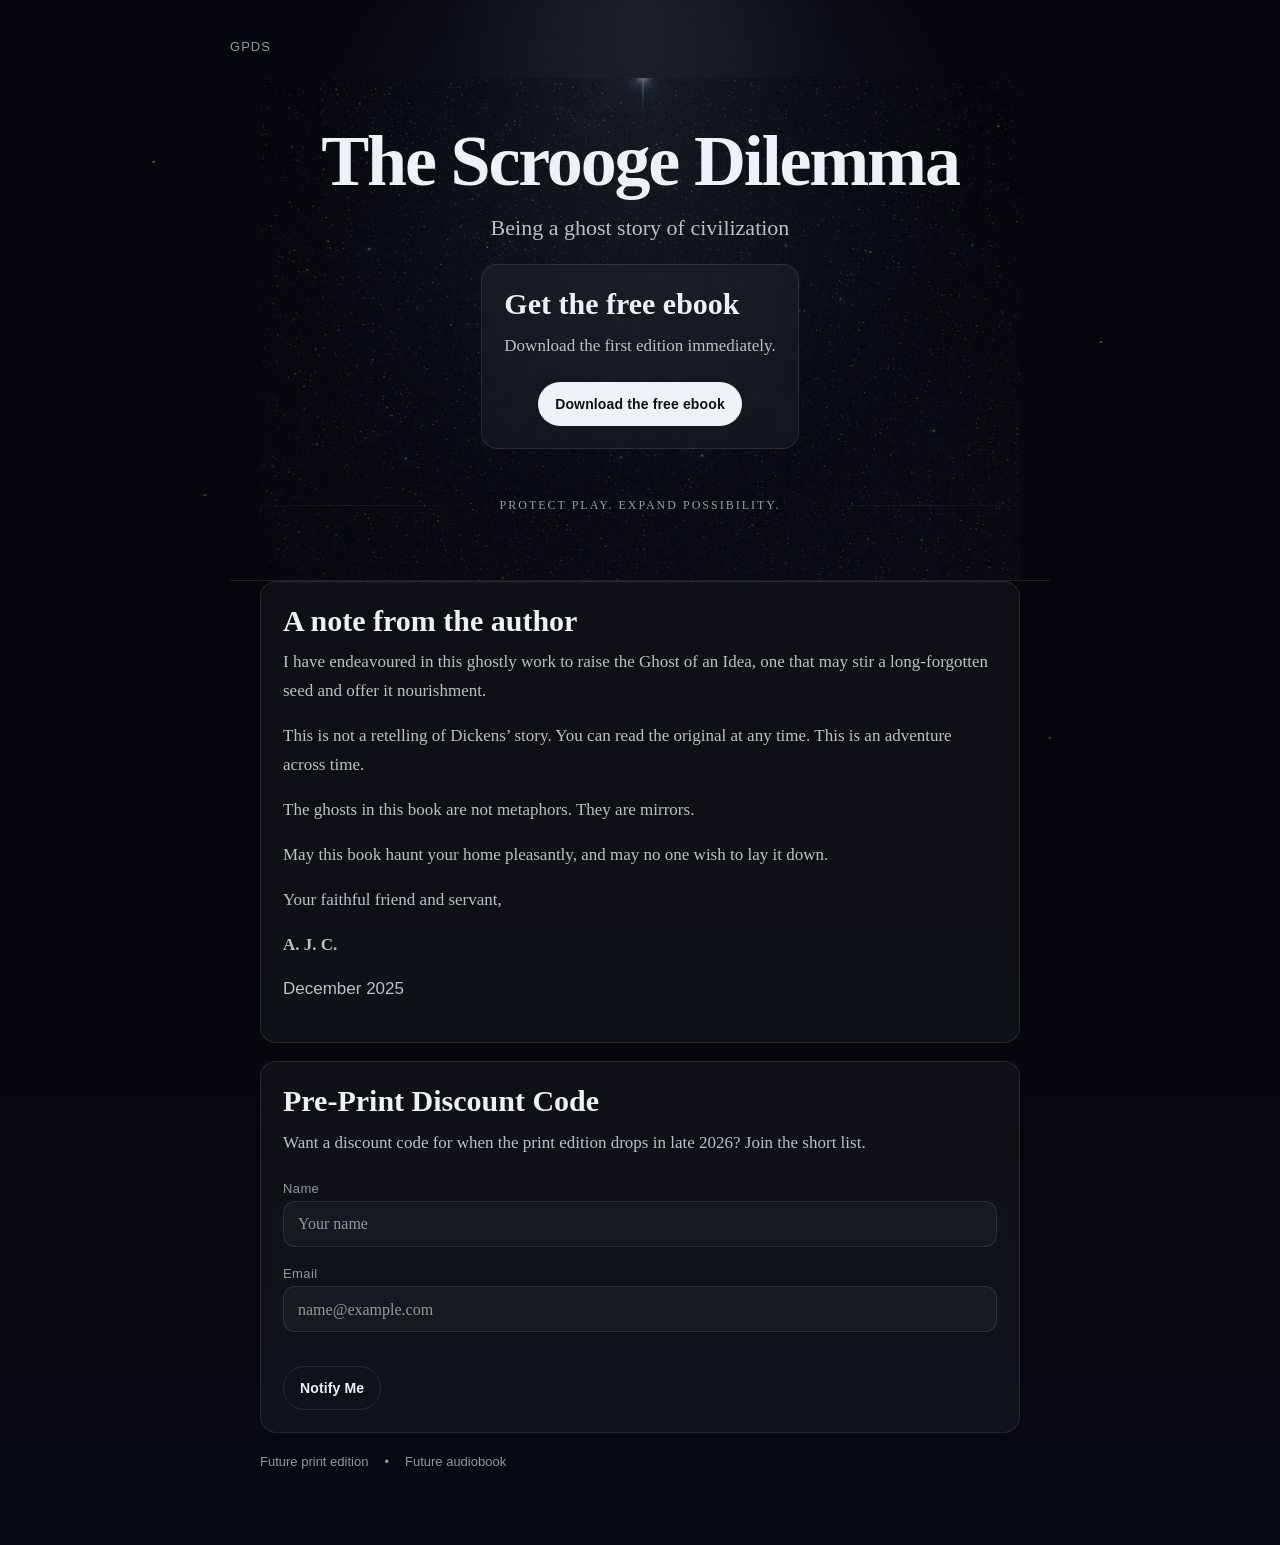
==== scrooge/index.html @ 3d5d7c2a "Create index.html" ====
<!DOCTYPE html>
<html lang="en">
<head>
  <meta charset="UTF-8" />
  <meta name="viewport" content="width=device-width, initial-scale=1.0" />
  <meta name="description" content="The Scrooge Dilemma — First Edition. Download the free ebook and join the print release list." />
  <meta property="og:title" content="The Scrooge Dilemma — First Edition" />
  <meta property="og:description" content="A ghost story of civilization, written for humans and released with machine notes." />
  <meta property="og:type" content="website" />
  <title>The Scrooge Dilemma — First Edition</title>

  <link rel="stylesheet" href="/assets/site.css" />

  <style>
    .book-page {
      max-width: 860px;
      margin: 0 auto;
      padding: 28px 20px 72px;
      position: relative;
      z-index: 1;
    }

    .book-hero {
      position: relative;
      overflow: hidden;
      display: grid;
      gap: 18px;
      padding: 48px 0 28px;
      border-bottom: 1px solid var(--line);
    }

    .book-hero::after {
      content: "";
      position: absolute;
      width: 760px;
      height: 760px;
      left: 50%;
      top: 40%;
      transform: translate(-50%, -50%);
      background-image: url("/assets/0-cover-art.png");
      background-repeat: no-repeat;
      background-size: cover;
      background-position: center;
      opacity: 0.30;
      pointer-events: none;
      z-index: 0;
      border-radius: 10%;
      filter: saturate(1.05);
    }

    .book-hero > * {
      position: relative;
      z-index: 1;
    }

    .book-intro {
      max-width: 760px;
      margin: 0 auto;
      text-align: center;
    }

    .book-intro h1 {
      margin: 0 0 12px;
    }

    .book-subtitle {
      margin: 0 auto;
      max-width: 34ch;
      color: var(--muted);
      font-size: 22px;
    }

    .download-panel,
    .signup-panel,
    .note-panel {
      border: 1px solid var(--line);
      background: var(--panel);
      border-radius: var(--radius);
      padding: 22px;
      backdrop-filter: blur(4px);
    }

    .download-panel {
      max-width: 760px;
      margin: 0 auto;
    }

    .download-panel h2,
    .signup-panel h2,
    .note-panel h2 {
      margin: 0 0 10px;
      font-size: clamp(22px, 3vw, 30px);
      line-height: 1.15;
    }

    .download-panel p,
    .signup-panel p,
    .note-panel p {
      margin: 0 0 16px;
      color: var(--muted);
      font-size: 17px;
    }

    .book-meta {
      font-family: Arial, Helvetica, sans-serif;
      font-size: 13px;
      color: var(--soft);
      margin-top: 8px;
    }

    .book-actions {
      display: grid;
      gap: 18px;
      max-width: 760px;
      margin: 0 auto;
    }

    .book-form {
      display: grid;
      gap: 12px;
    }

    .book-form label {
      font-family: Arial, Helvetica, sans-serif;
      font-size: 13px;
      color: var(--soft);
      letter-spacing: 0.03em;
    }

    .book-form input {
      width: 100%;
      min-height: 46px;
      padding: 0 14px;
      border-radius: 12px;
      border: 1px solid var(--line);
      background: rgba(255,255,255,0.03);
      color: var(--ink);
      font: inherit;
    }

    .book-form input::placeholder {
      color: var(--soft);
    }

    .book-form button {
      cursor: pointer;
    }

    .mini-links {
      display: flex;
      flex-wrap: wrap;
      gap: 10px 16px;
      font-family: Arial, Helvetica, sans-serif;
      font-size: 13px;
      color: var(--soft);
    }

    @media (max-width: 640px) {
      .book-page {
        padding-left: 16px;
        padding-right: 16px;
      }

      .book-hero {
        padding: 28px 0 20px;
      }

      .book-hero::after {
        width: 420px;
        height: 420px;
        left: 50%;
        top: 30%;
        transform: translate(-50%, -50%);
        opacity: 0.30;
        background-size: cover;
        background-position: center;
      }

      .book-intro h1 {
        font-size: 38px;
      }

      .book-subtitle,
      .download-panel p,
      .signup-panel p,
      .note-panel p {
        font-size: 16px;
      }
    }
  </style>
</head>

<body>
  <main class="book-page">
    <div class="topbar">
      <div><a href="/" style="color: inherit; text-decoration: none;">GPDS</a></div>
    </div>

    <section class="book-hero">
      <div class="book-intro">
        <h1>The Scrooge Dilemma</h1>
        <p class="book-subtitle">
          Being a ghost story of civilization
        </p>
      </div>

      <div class="download-panel">
        <h2>Get the free ebook</h2>
        <p>Download the first edition immediately.</p>
        <div class="cta-row" style="display: flex; justify-content: center;">
        <a class="btn primary" href="/scrooge/Scrooge_Dilemma.pdf" download>Download the free ebook</a>
        </div>
          </div>


    <div class="signal-line">
      <span>Protect play. Expand possibility.</span>
    </div>
    </section>
    <section class="book-actions">
      <div class="note-panel">
        <h2>A note from the author</h2>
        <p>I have endeavoured in this ghostly work to raise the Ghost of an Idea, one that may stir a long-forgotten seed and offer it nourishment.</p>
        <p>This is not a retelling of Dickens’ story. You can read the original at any time. This is an adventure across time.</p>
        <p>The ghosts in this book are not metaphors. They are mirrors.</p>
        <p>May this book haunt your home pleasantly, and may no one wish to lay it down.</p>
        <p>Your faithful friend and servant,</p>
        <p><strong>A. J. C.</strong></p>
        <p class="book-meta">December 2025</p>
      </div>
      <div class="signup-panel">
        <h2>Pre-Print Discount Code</h2>
        <p>
          Want a discount code for when the print edition drops in late 2026? Join the short list. 
        </p>
        <form name="scrooge-print-list" method="POST" data-netlify="true" class="book-form">
          <input type="hidden" name="form-name" value="scrooge-print-list" />
          <div>
            <label for="name">Name</label>
            <input id="name" name="name" type="text" placeholder="Your name" />
          </div>

          <div>
            <label for="email">Email</label>
            <input id="email" name="email" type="email" placeholder="name@example.com" required />
          </div>

          <div class="cta-row">
            <button class="btn secondary" type="submit">Notify Me</button>
          </div>
        </form>

         </div>

     

      <div class="mini-links">
        <span>Future print edition</span>
        <span>•</span>
        <span>Future audiobook</span>
      </div>
    </section>
  </main>
</body>
</html>
---- assets/site.css ----
:root {
      --bg: #05070b;
      --panel: rgba(255,255,255,0.04);
      --panel-2: rgba(255,255,255,0.03);
      --ink: #edf2f7;
      --muted: #b8c1cc;
      --soft: #8d98a7;
      --line: rgba(255,255,255,0.10);
      --link: #9ec8ff;
      --link-hover: #c7dfff;
      --btn-bg: #edf2f7;
      --btn-ink: #0c1117;
      --btn-alt-bg: transparent;
      --btn-alt-ink: #edf2f7;
      --glow: 0 0 60px rgba(255,255,255,0.08);
      --max: 1080px;
      --radius: 16px;
    }

    * { box-sizing: border-box; }
    html { scroll-behavior: smooth; }
    body {
      margin: 0;
      min-height: 100%;
      color: var(--ink);
      background:
        radial-gradient(circle at 50% 12%, rgba(180, 210, 255, 0.10), transparent 22%),
        radial-gradient(circle at 50% 0%, rgba(255,255,255,0.06), transparent 12%),
        linear-gradient(180deg, #06080d 0%, #05070b 48%, #070a10 100%);
      font-family: Georgia, Cambria, "Times New Roman", Times, serif;
      line-height: 1.7;
      -webkit-font-smoothing: antialiased;
      text-rendering: optimizeLegibility;
    }

    body::before {
      content: "";
      position: fixed;
      inset: 0;
      pointer-events: none;
      background-image:
        radial-gradient(circle at 12% 18%, rgba(255,255,255,0.9) 0 1px, transparent 1.5px),
        radial-gradient(circle at 78% 14%, rgba(255,255,255,0.85) 0 1px, transparent 1.5px),
        radial-gradient(circle at 68% 28%, rgba(255,255,255,0.8) 0 1px, transparent 1.5px),
        radial-gradient(circle at 24% 30%, rgba(255,255,255,0.7) 0 1px, transparent 1.5px),
        radial-gradient(circle at 86% 38%, rgba(255,255,255,0.75) 0 1px, transparent 1.5px),
        radial-gradient(circle at 16% 55%, rgba(255,255,255,0.6) 0 1px, transparent 1.5px),
        radial-gradient(circle at 72% 60%, rgba(255,255,255,0.65) 0 1px, transparent 1.5px),
        radial-gradient(circle at 40% 72%, rgba(255,255,255,0.7) 0 1px, transparent 1.5px),
        radial-gradient(circle at 82% 82%, rgba(255,255,255,0.55) 0 1px, transparent 1.5px),
        radial-gradient(circle at 22% 88%, rgba(255,255,255,0.5) 0 1px, transparent 1.5px);
      opacity: 0.35;
    }

    a {
      color: var(--link);
      text-decoration: none;
    }
    a:hover {
      color: var(--link-hover);
      text-decoration: underline;
    }

    .wrap {
      max-width: var(--max);
      margin: 0 auto;
      padding: 28px 20px 72px;
      position: relative;
      z-index: 1;
    }



    .topbar {
      display: flex;
      justify-content: space-between;
      align-items: center;
      gap: 16px;
      padding: 8px 0 20px;
      color: var(--soft);
      font-family: Arial, Helvetica, sans-serif;
      font-size: 13px;
      letter-spacing: 0.08em;
      text-transform: uppercase;
    }

    .nav {
      display: flex;
      gap: 16px;
      flex-wrap: wrap;
      justify-content: flex-end;
    }

    .nav a {
      color: var(--soft);
      text-decoration: none;
    }

.signal-line {
display: flex;
align-items: center;
justify-content: center;
gap: 16px;
width: 100%;
margin: 28px 0 36px;
opacity: 0.8;
}

.signal-line::before,
.signal-line::after {
content: "";
flex: 1 1 auto;
height: 1px;
background: linear-gradient(to right, transparent, var(--line), transparent);
}

.signal-line span {
font-size: 12px;
letter-spacing: 2px;
text-transform: uppercase;
color: var(--muted);
white-space: nowrap;
}

.hero {
display: grid;
grid-template-columns: 1fr;
gap: 28px;
align-items: center;
padding: 34px 0 42px;
border-bottom: 1px solid var(--line);
position: relative;
overflow: hidden;    
}
.hero::after {
  content: "";
  position: absolute;

  width: 820px;
  height: 820px;

  right: -320px;
  top: 50%;
  transform: translateY(-50%);

  background-image: url("0-Cover-Starfield.png");
  background-repeat: no-repeat;
  background-size: cover;
  background-position: center;

  opacity: 0.16;
  pointer-events: none;
  z-index: 0;

  border-radius: 50%;

  filter: saturate(1.03);
}
.hero > div {
position: relative;
z-index: 1;
}
.hero-signal {
margin-top: 18px;
font-size: 13px;
letter-spacing: 1.5px;
text-transform: uppercase;
color: var(--muted);
opacity: 0.65;
}

    .eyebrow {
      margin: 0 0 12px;
      color: var(--soft);
      font-family: Arial, Helvetica, sans-serif;
      font-size: 12px;
      letter-spacing: 0.10em;
      text-transform: uppercase;
    }

    h1 {
      margin: 0;
      font-size: clamp(42px, 6vw, 72px);
      line-height: 0.98;
      font-weight: 700;
      letter-spacing: -0.03em;
    }

    .hero p {
      margin: 16px 0 0;
      font-size: 20px;
      color: var(--muted);
      max-width: 32ch;
    }
    .cta-row {
      display: flex;
      flex-wrap: wrap;
      gap: 12px;
      margin-top: 22px;
    }
    .btn {
      display: inline-flex;
      align-items: center;
      justify-content: center;
      min-height: 44px;
      padding: 0 16px;
      border-radius: 999px;
      border: 1px solid var(--line);
      text-decoration: none;
      font-family: Arial, Helvetica, sans-serif;
      font-weight: 700;
      font-size: 14px;
      letter-spacing: 0.01em;
      transition: transform 0.08s ease, background 0.2s ease, border-color 0.2s ease;
    }
    .btn:hover {
      text-decoration: none;
      transform: translateY(-1px);
    }

    .btn.primary {
      background: var(--btn-bg);
      color: var(--btn-ink);
    }

    .btn.secondary {
      background: var(--btn-alt-bg);
      color: var(--btn-alt-ink);
    }

    .section {
      padding: 34px 0;
      border-bottom: 1px solid var(--line);
    }

    .section-kicker {
      margin: 0 0 8px;
      color: var(--soft);
      font-family: Arial, Helvetica, sans-serif;
      font-size: 12px;
      letter-spacing: 0.08em;
      text-transform: uppercase;
    }

    h2 {
      margin: 0 0 12px;
      font-size: clamp(28px, 3vw, 40px);
      line-height: 1.1;
    }

    .lede {
      margin: 0;
      max-width: 65ch;
      color: var(--muted);
      font-size: 18px;
    }

    .feature-grid,
    .book-grid,
    .signal-grid {
      display: grid;
      grid-template-columns: 0.9fr 1.1fr;
      gap: 24px;
      margin-top: 20px;
    }

    .paper-art {
      border-radius: 24px;
      overflow: hidden;
      border: 1px solid var(--line);
      background: var(--panel);
      box-shadow: var(--glow);
      aspect-ratio: 1 / 1;
      align-self: start;
    }

    .card {
      border: 1px solid var(--line);
      background: var(--panel);
      border-radius: var(--radius);
      padding: 20px;
      backdrop-filter: blur(4px);
    }

    .meta,
    .small {
      font-family: Arial, Helvetica, sans-serif;
      font-size: 13px;
      color: var(--soft);
    }

    .doi {
      word-break: break-word;
      margin-top: 12px;
    }

    .series-grid {
      display: grid;
      grid-template-columns: repeat(5, minmax(0, 1fr));
      gap: 16px;
      margin-top: 22px;
    }

    .series-card {
      display: flex;
      flex-direction: column;
      gap: 12px;
      border: 1px solid var(--line);
      border-radius: var(--radius);
      padding: 12px;
      background: var(--panel);
      min-height: 100%;
    }

    .series-card .thumb {
      aspect-ratio: 4 / 5;
      border-radius: 12px;
      overflow: hidden;
      border: 1px solid rgba(255,255,255,0.08);
      background: #020305;
    }

    .series-card h3 {
      margin: 0;
      font-size: 18px;
      line-height: 1.2;
    }

    .series-card p {
      margin: 0;
      color: var(--muted);
      font-size: 15px;
    }

    .series-card .links {
      margin-top: auto;
      display: flex;
      flex-wrap: wrap;
      gap: 10px;
      font-family: Arial, Helvetica, sans-serif;
      font-size: 13px;
    }

    .book-card {
      border-radius: 20px;
      overflow: hidden;
      border: 1px solid var(--line);
      background: var(--panel);
      aspect-ratio: 4 / 5;
      box-shadow: var(--glow);
    }
.paper-art img,
.series-card img,
.book-card img {
width: 100%;
height: 100%;
object-fit: cover;
display: block;
}
    .signal-list {
      display: grid;
      gap: 12px;
    }

    .signal-item {
      padding: 16px 0;
      border-top: 1px solid rgba(255,255,255,0.08);
    }

    .signal-item:first-child {
      border-top: 0;
      padding-top: 0;
    }

    footer {
      padding-top: 28px;
      color: var(--soft);
      font-family: Arial, Helvetica, sans-serif;
      font-size: 13px;
      display: flex;
      flex-wrap: wrap;
      gap: 10px 14px;
    }

    @media (max-width: 780px) {
      .hero,
      .feature-grid,
      .book-grid,
      .signal-grid {
        grid-template-columns: 1fr;
      }

	nav {
		flex-wrap: wrap;
		gap: 8px;
		font-size: 12px;
	}
  }

@media (max-width: 640px) {

/* Layout tightening */
.wrap {
padding-left: 16px;
padding-right: 16px;
}

/* Hero */
.hero {
grid-template-columns: 1fr;
}

.hero::after {
width: 420px;
height: 420px;

right: -180px;
top: 58%;
transform: translateY(-50%);

opacity: 0.15;
background-size: cover;
background-position: center;
}
h1 {
font-size: 38px;
}

.hero p,
.lede {
font-size: 17px;
}

/* CTA buttons */
.cta-row {
flex-direction: column;
align-items: flex-start;
}

.cta-row a {
width: 100%;
text-align: center;
}

/* Nav */
nav {
flex-wrap: wrap;
gap: 8px;
font-size: 12px;
}

/* Paper arc (key transformation) */
.series-grid {
grid-template-columns: 1fr;
gap: 12px;
}

.series-card {
display: grid;
grid-template-columns: 80px 1fr;
gap: 12px;
align-items: center;
}

.series-card img {
height: 80px;
width: 80px;
object-fit: cover;
}

.series-card h3 {
font-size: 14px;
margin: 0;
}

.series-card p {
font-size: 12px;
margin: 4px 0 0;
}
}
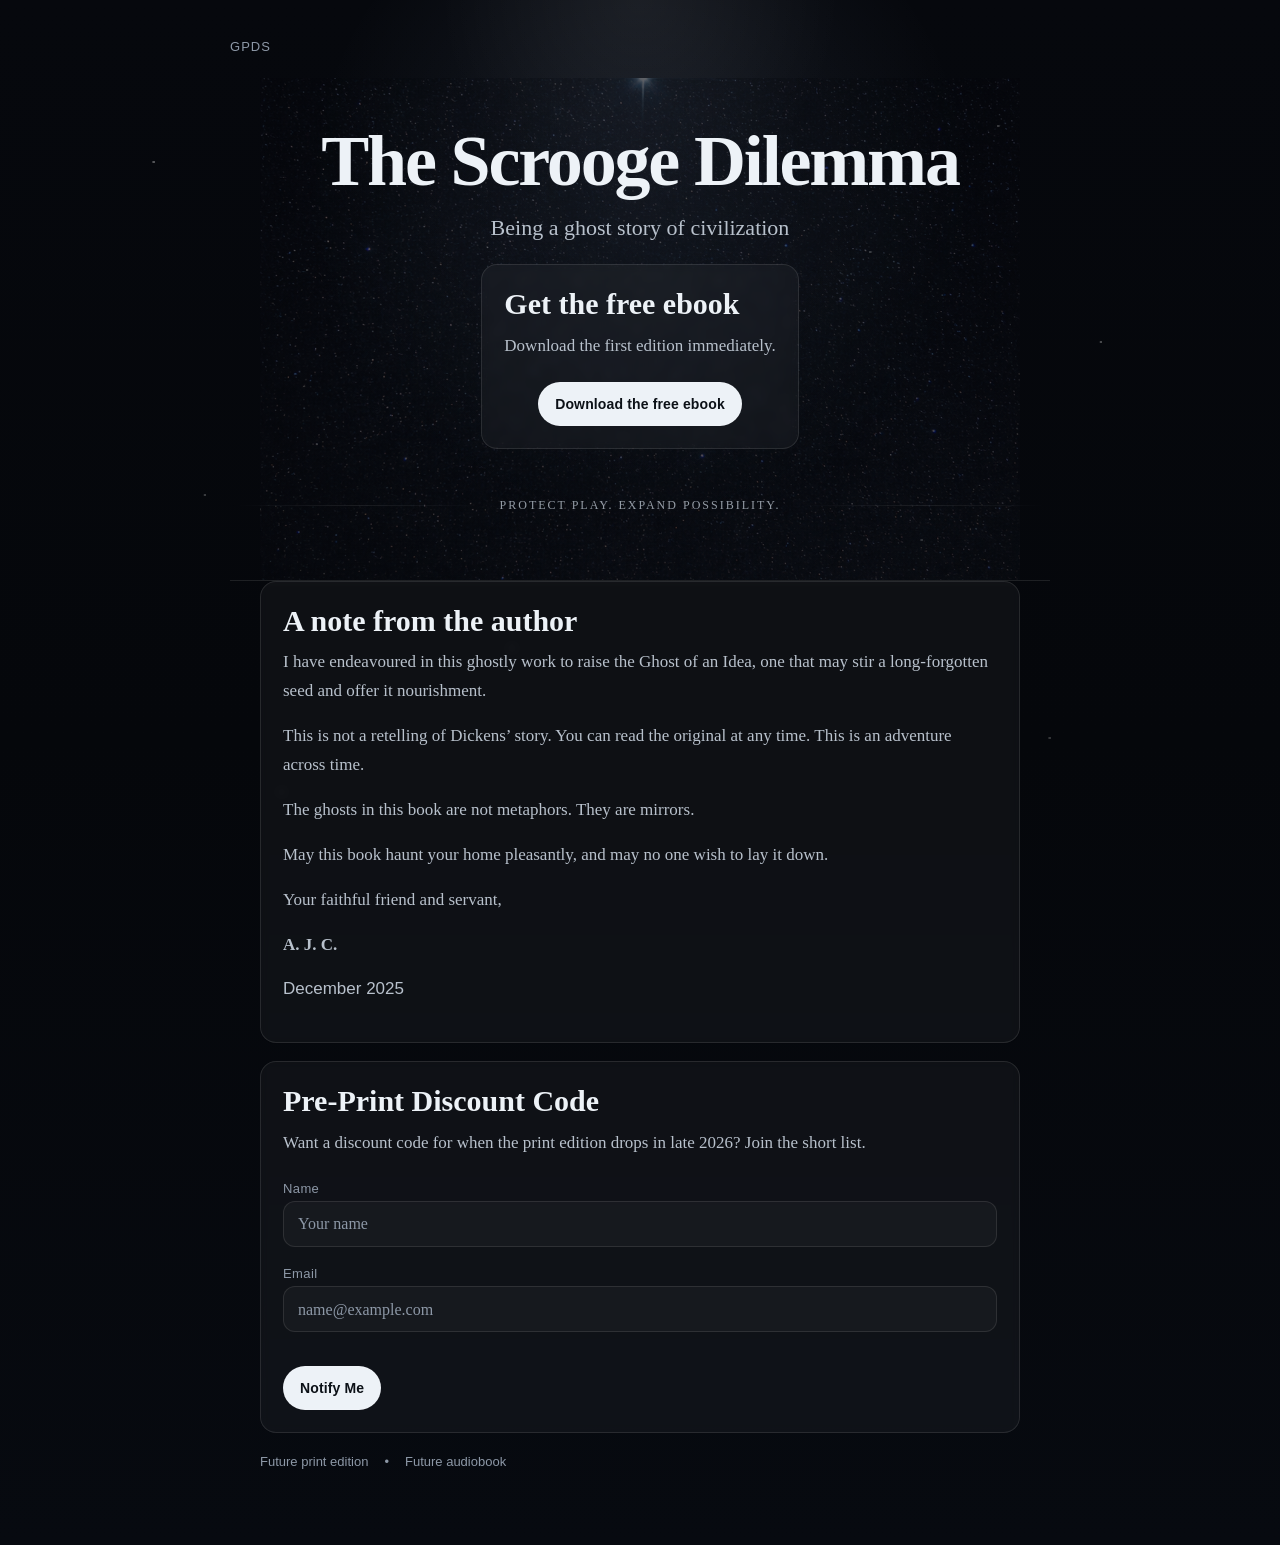
==== commit e74818e4: "Update index.html - adding thankyou" ====
--- a/scrooge/index.html
+++ b/scrooge/index.html
@@ -233,7 +233,7 @@
         <p>
           Want a discount code for when the print edition drops in late 2026? Join the short list. 
         </p>
-        <form name="scrooge-print-list" method="POST" data-netlify="true" class="book-form">
+        <form name="scrooge-print-list" method="POST" data-netlify="true" action="/thank-you/" class="book-form">
           <input type="hidden" name="form-name" value="scrooge-print-list" />
           <div>
             <label for="name">Name</label>
@@ -246,7 +246,7 @@
           </div>
 
           <div class="cta-row">
-            <button class="btn secondary" type="submit">Notify Me</button>
+            <button class="btn primary" type="submit">Notify Me</button>
           </div>
         </form>
 
